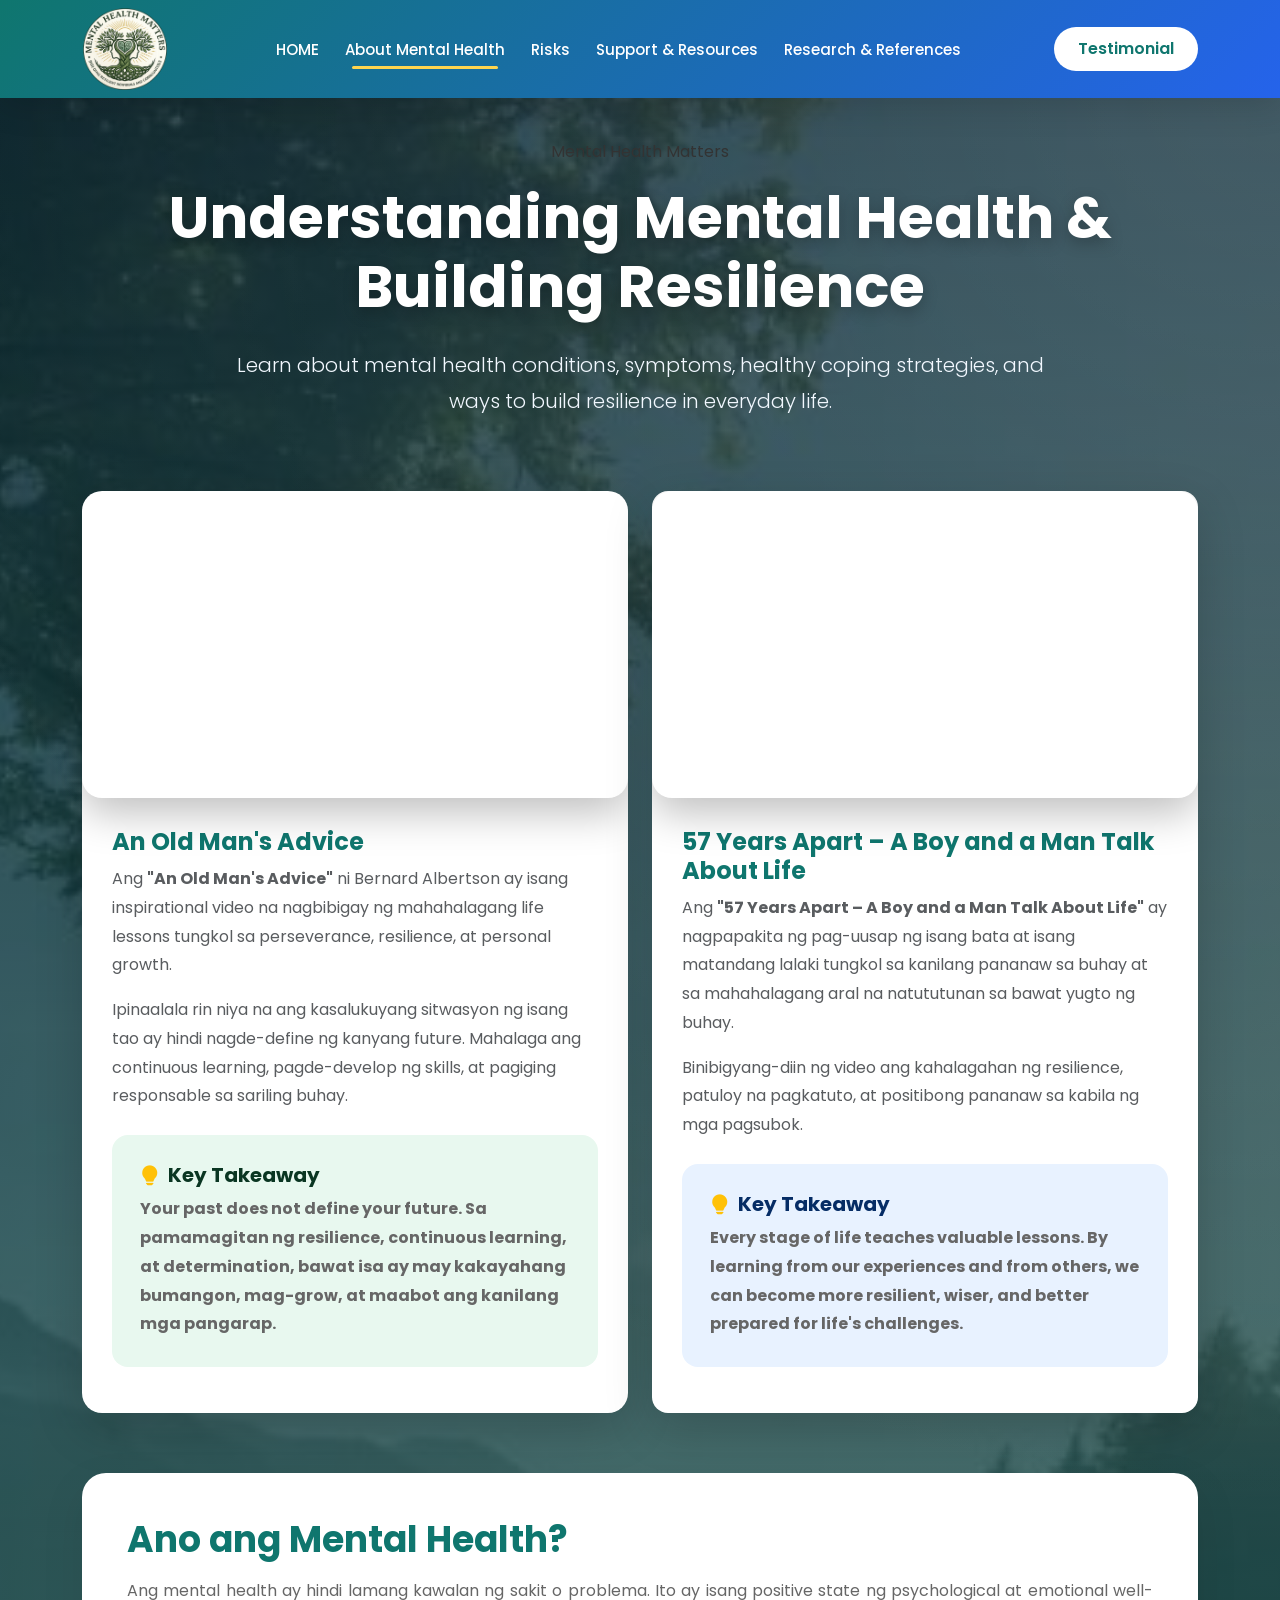
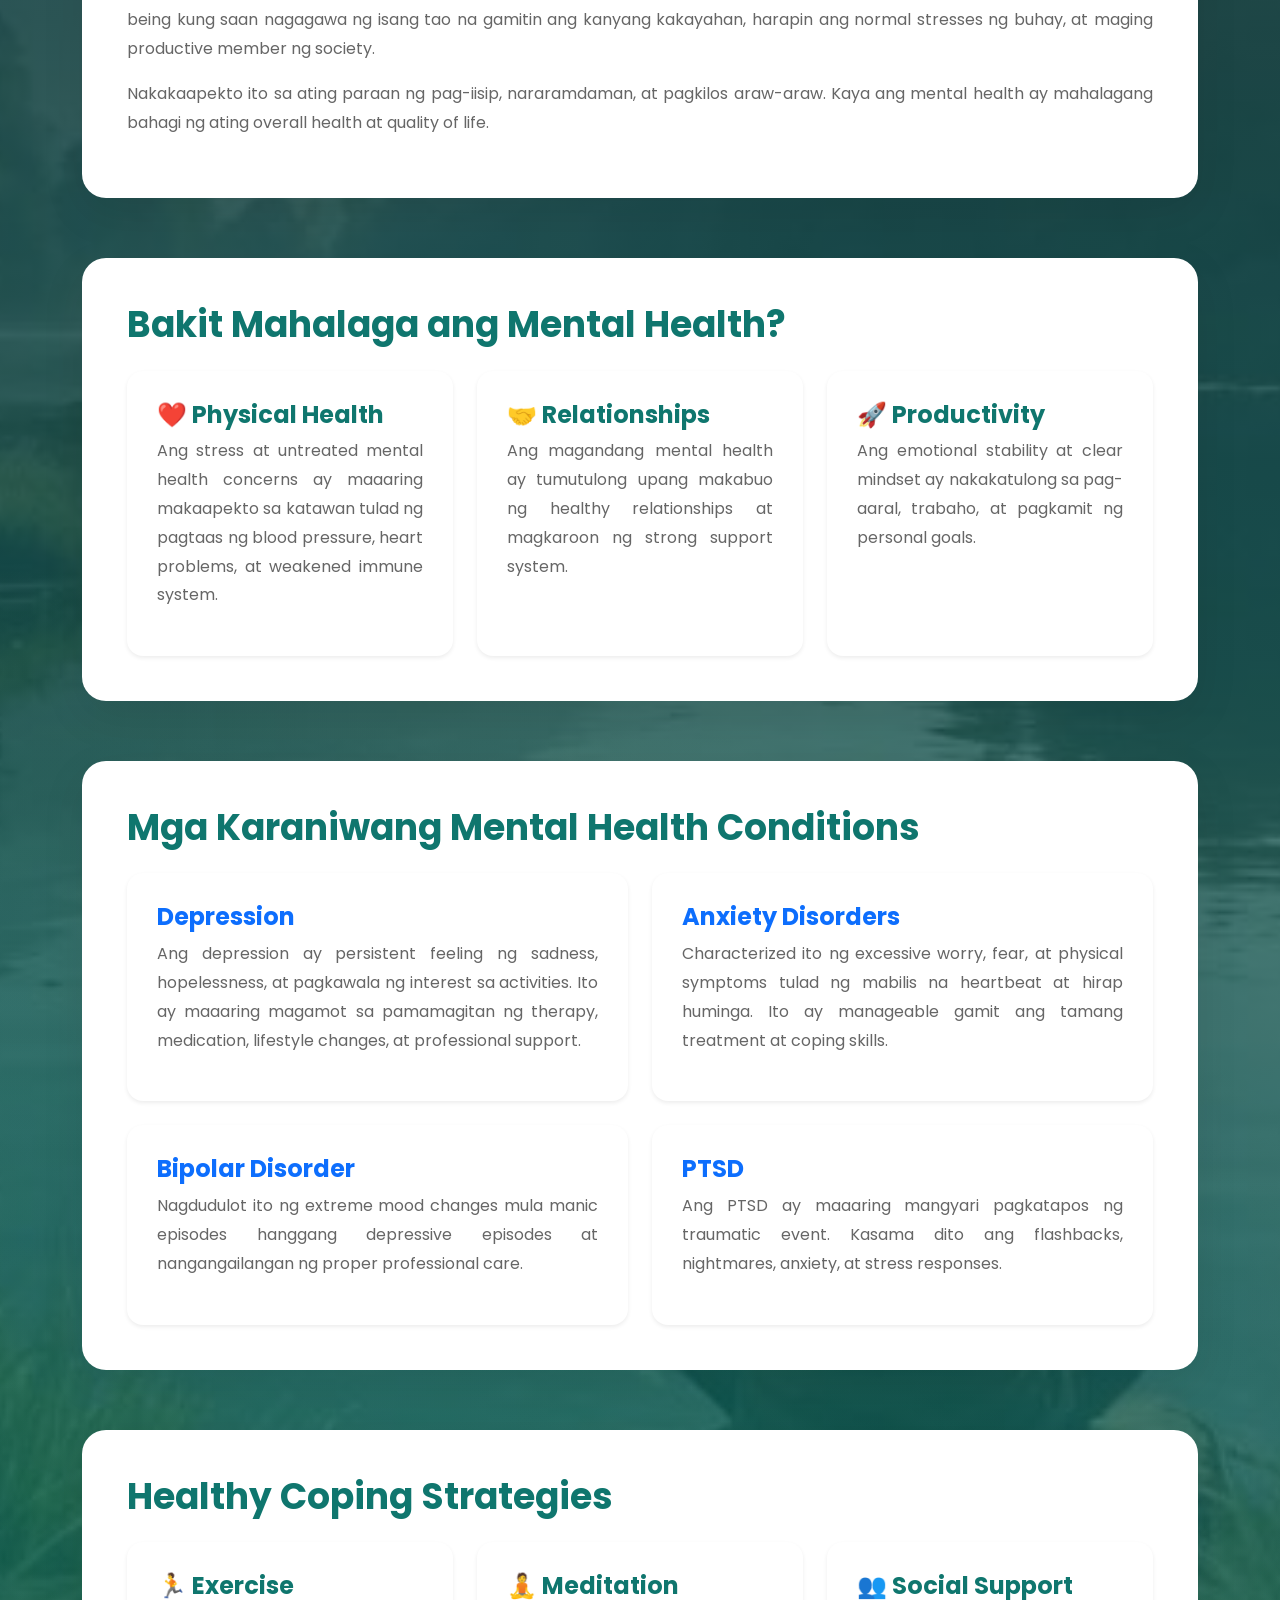
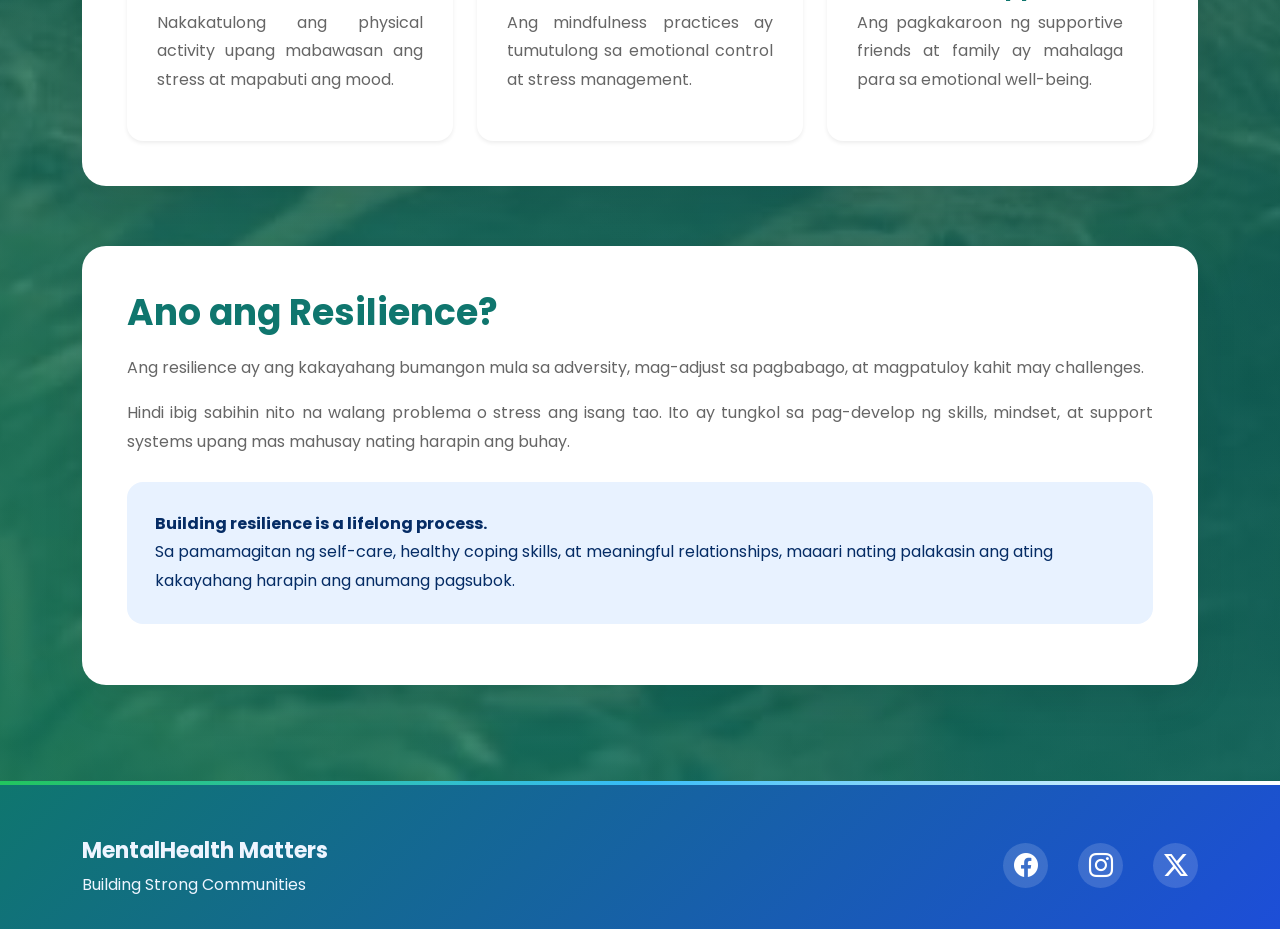
==== about.html @ 5b7d7fb6 "Add files via upload" ====
<!doctype html>
<html lang="en">
  <head>
    <meta charset="UTF-8" />
    <meta name="viewport" content="width=device-width, initial-scale=1" />
    <title>Mental Health Matters</title>
    <link rel="stylesheet" href="css/bootstrap.min.css" />
    <!-- Google Font -->
    <link
      href="https://fonts.googleapis.com/css2?family=Poppins:wght@300;400;500;600;700;800&display=swap"
      rel="stylesheet"
    />
    <link
      href="https://cdn.jsdelivr.net/npm/bootstrap-icons@1.11.3/font/bootstrap-icons.css"
      rel="stylesheet"
    />
    <!-- Custom CSS -->
    <link rel="stylesheet" href="css/style.css" />
  </head>

  <body>
    <!-- NAVBAR -->

    <nav class="navbar navbar-expand-lg">
      <div class="container">
        <a class="navbar-brand" href="#">
          <img src="/images/logo.png" class="logo img-fluid" alt="Logo" />
        </a>

        <button
          class="navbar-toggler"
          type="button"
          data-bs-toggle="offcanvas"
          data-bs-target="#mobileMenu"
        >
          <span class="navbar-toggler-icon"></span>
        </button>

        <div class="collapse navbar-collapse justify-content-center">
          <ul class="navbar-nav">
            <li class="nav-item">
              <a class="nav-link" href="index.html">HOME</a>
            </li>

            <li class="nav-item">
              <a class="nav-link active" href="#">About Mental Health</a>
            </li>
            <li class="nav-item">
              <a class="nav-link" href="risks.html">Risks</a>
            </li>

            <li class="nav-item">
              <a class="nav-link" href="resources.html">Support & Resources</a>
            </li>

            <li class="nav-item">
              <a class="nav-link" href="research.html">Research & References</a>
            </li>
          </ul>
        </div>

        <a href="testimonial.html" class="btn btn-login d-none d-lg-inline">
          Testimonial
        </a>
      </div>
    </nav>

    <!-- OFFCANVAS -->

    <div class="offcanvas offcanvas-start" id="mobileMenu">
      <div class="offcanvas-header">
        <h5>Menu</h5>

        <button class="btn-close" data-bs-dismiss="offcanvas"></button>
      </div>

      <div class="offcanvas-body">
        <ul class="navbar-nav">
          <li class="nav-item mb-2">
            <a class="nav-link" href="index.html">Home</a>
          </li>

          <li class="nav-item mb-2">
            <a class="nav-link active" href="about.html">About Mental Health</a>
          </li>
          <li class="nav-item mb-2">
            <a class="nav-link" href="risks.html">Risks</a>
          </li>
          <li class="nav-item">
            <a class="nav-link" href="resources.html">Support & Resources</a>
          </li>

          <li class="nav-item mb-2">
            <a class="nav-link" href="research.html">Research & References</a>
          </li>

          <a href="testimonial.html" class="btn btn-success rounded-pill">
            Testimonial
          </a>
        </ul>
      </div>
    </div>

    <section class="about-hero py-5">
      <div class="container">
        <!-- PAGE HEADER -->
        <div class="text-center mb-5 reveal>
          <small class="text-uppercase">Mental Health Matters</small>

          <h1 class="mt-3 fw-bold reveal">
            Understanding Mental Health & Building Resilience
          </h1>

          <p class="lead mt-3 reveal">
            Learn about mental health conditions, symptoms, healthy coping
            strategies, and ways to build resilience in everyday life.
          </p>
        </div>

        <!-- VIDEO SECTION -->
        <div class="row g-4 mt-5 reveal">
          <!-- Video 1 -->
          <div class="col-lg-6">
            <div
              class="card border-0 shadow-lg h-100 overflow-hidden"
            >
              <div class="ratio ratio-16x9">
                <iframe
                  src="https://www.youtube.com/embed/9fvETktnaRw"
                  title="An Old Man's Advice"
                  allowfullscreen
                >
                </iframe>
              </div>

              <div class="card-body">
                <h4 class="fw-bold">An Old Man's Advice</h4>

                <p class="text-muted">
                  Ang <strong>"An Old Man's Advice"</strong> ni Bernard
                  Albertson ay isang inspirational video na nagbibigay ng
                  mahahalagang life lessons tungkol sa perseverance, resilience,
                  at personal growth.
                </p>

                <p class="text-muted">
                  Ipinaalala rin niya na ang kasalukuyang sitwasyon ng isang tao
                  ay hindi nagde-define ng kanyang future. Mahalaga ang
                  continuous learning, pagde-develop ng skills, at pagiging
                  responsable sa sariling buhay.
                </p>

                <div class="alert alert-success mt-4 rounded-4">
                  <h5 class="fw-bold d-flex align-items-center">
                    <i class="bi bi-lightbulb-fill text-warning me-2"></i>
                    Key Takeaway
                  </h5>

                  <p class="mb-0">
                    <strong>
                      Your past does not define your future. Sa pamamagitan ng
                      resilience, continuous learning, at determination, bawat
                      isa ay may kakayahang bumangon, mag-grow, at maabot ang
                      kanilang mga pangarap.
                    </strong>
                  </p>
                </div>
              </div>
            </div>
          </div>

          <!-- Video 2 -->
          <div class="col-lg-6">
            <div
              class="card border-0 shadow-lg h-100 rounded-4 overflow-hidden"
            >
              <div class="ratio ratio-16x9">
                <iframe
                  src="https://www.youtube.com/embed/BqSxjmvXzzY"
                  title="57 Years Apart – A Boy and a Man Talk About Life"
                  allowfullscreen
                >
                </iframe>
              </div>

              <div class="card-body">
                <h4 class="fw-bold">
                  57 Years Apart – A Boy and a Man Talk About Life
                </h4>

                <p class="text-muted">
                  Ang
                  <strong
                    >"57 Years Apart – A Boy and a Man Talk About Life"</strong
                  >
                  ay nagpapakita ng pag-uusap ng isang bata at isang matandang
                  lalaki tungkol sa kanilang pananaw sa buhay at sa mahahalagang
                  aral na natututunan sa bawat yugto ng buhay.
                </p>

                <p class="text-muted">
                  Binibigyang-diin ng video ang kahalagahan ng resilience,
                  patuloy na pagkatuto, at positibong pananaw sa kabila ng mga
                  pagsubok.
                </p>

                <div class="alert alert-primary mt-4 rounded-4">
                  <h5 class="fw-bold d-flex align-items-center">
                    <i class="bi bi-lightbulb-fill text-warning me-2"></i>
                    Key Takeaway
                  </h5>

                  <p class="mb-0">
                    <strong>
                      Every stage of life teaches valuable lessons. By learning
                      from our experiences and from others, we can become more
                      resilient, wiser, and better prepared for life's
                      challenges.
                    </strong>
                  </p>
                </div>
              </div>
            </div>
          </div>
        </div>

        <!-- WHAT IS MENTAL HEALTH -->

        <section class="mb-5 reveal">
          <h2 class="fw-bold mb-3">Ano ang Mental Health?</h2>

          <p>
            Ang mental health ay hindi lamang kawalan ng sakit o problema. Ito
            ay isang positive state ng psychological at emotional well-being
            kung saan nagagawa ng isang tao na gamitin ang kanyang kakayahan,
            harapin ang normal stresses ng buhay, at maging productive member ng
            society.
          </p>

          <p>
            Nakakaapekto ito sa ating paraan ng pag-iisip, nararamdaman, at
            pagkilos araw-araw. Kaya ang mental health ay mahalagang bahagi ng
            ating overall health at quality of life.
          </p>
        </section>

        <!-- WHY MENTAL HEALTH MATTERS -->

        <section class="mb-5 reveal">
          <h2 class="fw-bold mb-4">Bakit Mahalaga ang Mental Health?</h2>

          <div class="row g-4">
            <div class="col-md-4">
              <div class="card h-100 shadow-sm border-0 rounded-4">
                <div class="card-body">
                  <h4 class="fw-bold">❤️ Physical Health</h4>

                  <p>
                    Ang stress at untreated mental health concerns ay maaaring
                    makaapekto sa katawan tulad ng pagtaas ng blood pressure,
                    heart problems, at weakened immune system.
                  </p>
                </div>
              </div>
            </div>

            <div class="col-md-4">
              <div class="card h-100 shadow-sm border-0 rounded-4">
                <div class="card-body">
                  <h4 class="fw-bold">🤝 Relationships</h4>

                  <p>
                    Ang magandang mental health ay tumutulong upang makabuo ng
                    healthy relationships at magkaroon ng strong support system.
                  </p>
                </div>
              </div>
            </div>

            <div class="col-md-4">
              <div class="card h-100 shadow-sm border-0 rounded-4">
                <div class="card-body">
                  <h4 class="fw-bold">🚀 Productivity</h4>

                  <p>
                    Ang emotional stability at clear mindset ay nakakatulong sa
                    pag-aaral, trabaho, at pagkamit ng personal goals.
                  </p>
                </div>
              </div>
            </div>
          </div>
        </section>

        <!-- COMMON CONDITIONS -->

        <section class="mb-5 reveal">
          <h2 class="fw-bold mb-4">Mga Karaniwang Mental Health Conditions</h2>

          <div class="row g-4">
            <div class="col-md-6">
              <div class="card border-0 shadow-sm rounded-4 h-100">
                <div class="card-body">
                  <h4 class="fw-bold text-primary">Depression</h4>

                  <p>
                    Ang depression ay persistent feeling ng sadness,
                    hopelessness, at pagkawala ng interest sa activities. Ito ay
                    maaaring magamot sa pamamagitan ng therapy, medication,
                    lifestyle changes, at professional support.
                  </p>
                </div>
              </div>
            </div>

            <div class="col-md-6">
              <div class="card border-0 shadow-sm rounded-4 h-100">
                <div class="card-body">
                  <h4 class="fw-bold text-primary">Anxiety Disorders</h4>

                  <p>
                    Characterized ito ng excessive worry, fear, at physical
                    symptoms tulad ng mabilis na heartbeat at hirap huminga. Ito
                    ay manageable gamit ang tamang treatment at coping skills.
                  </p>
                </div>
              </div>
            </div>

            <div class="col-md-6">
              <div class="card border-0 shadow-sm rounded-4 h-100">
                <div class="card-body">
                  <h4 class="fw-bold text-primary">Bipolar Disorder</h4>

                  <p>
                    Nagdudulot ito ng extreme mood changes mula manic episodes
                    hanggang depressive episodes at nangangailangan ng proper
                    professional care.
                  </p>
                </div>
              </div>
            </div>

            <div class="col-md-6">
              <div class="card border-0 shadow-sm rounded-4 h-100">
                <div class="card-body">
                  <h4 class="fw-bold text-primary">PTSD</h4>

                  <p>
                    Ang PTSD ay maaaring mangyari pagkatapos ng traumatic event.
                    Kasama dito ang flashbacks, nightmares, anxiety, at stress
                    responses.
                  </p>
                </div>
              </div>
            </div>
          </div>
        </section>

        <!-- COPING STRATEGIES -->

        <section class="mb-5 reveal">
          <h2 class="fw-bold mb-4">Healthy Coping Strategies</h2>

          <div class="row g-4">
            <div class="col-md-4">
              <div class="card shadow-sm border-0 rounded-4">
                <div class="card-body">
                  <h4>🏃 Exercise</h4>

                  <p>
                    Nakakatulong ang physical activity upang mabawasan ang
                    stress at mapabuti ang mood.
                  </p>
                </div>
              </div>
            </div>

            <div class="col-md-4">
              <div class="card shadow-sm border-0 rounded-4">
                <div class="card-body">
                  <h4>🧘 Meditation</h4>

                  <p>
                    Ang mindfulness practices ay tumutulong sa emotional control
                    at stress management.
                  </p>
                </div>
              </div>
            </div>

            <div class="col-md-4">
              <div class="card shadow-sm border-0 rounded-4">
                <div class="card-body">
                  <h4>👥 Social Support</h4>

                  <p>
                    Ang pagkakaroon ng supportive friends at family ay mahalaga
                    para sa emotional well-being.
                  </p>
                </div>
              </div>
            </div>
          </div>
        </section>

        <!-- RESILIENCE -->

        <section class="mb-5 reveal">
          <h2 class="fw-bold">Ano ang Resilience?</h2>

          <p>
            Ang resilience ay ang kakayahang bumangon mula sa adversity,
            mag-adjust sa pagbabago, at magpatuloy kahit may challenges.
          </p>

          <p>
            Hindi ibig sabihin nito na walang problema o stress ang isang tao.
            Ito ay tungkol sa pag-develop ng skills, mindset, at support systems
            upang mas mahusay nating harapin ang buhay.
          </p>

          <div class="alert alert-primary rounded-4">
            <strong> Building resilience is a lifelong process. </strong>

            <br />

            Sa pamamagitan ng self-care, healthy coping skills, at meaningful
            relationships, maaari nating palakasin ang ating kakayahang harapin
            ang anumang pagsubok.
          </div>
        </section>
      </div>
    </section>
    <!-- FOOTER -->

    <footer>
      <div class="container">
        <div class="row align-items-center">
          <div class="col-md-6">
            <strong>MentalHealth Matters</strong><br />
            Building Strong Communities
          </div>

          <div class="col-md-6 text-md-end social">
            <a href="#" class="me-3 text-decoration-none" aria-label="Facebook">
              <i class="bi bi-facebook fs-4"></i>
            </a>
            <a
              href="#"
              class="me-3 text-decoration-none"
              aria-label="Instagram"
            >
              <i class="bi bi-instagram fs-4"></i>
            </a>
            <a href="#" class="text-decoration-none" aria-label="Twitter (X)">
              <i class="bi bi-twitter-x fs-4"></i>
            </a>
          </div>
        </div>
      </div>
    </footer>
 <a href="#" id="backToTop" class="back-to-top">
      <i class="bi bi-arrow-up"></i>
    </a>
    <script src="js/bootstrap.bundle.min.js"></script>
        <script src="js/mental-health.js"></script>
   

  </body>
</html>
---- css/style.css ----
*,
*::before,
*::after {
  margin: 0;
  padding: 0;
  box-sizing: border-box;
}

html {
  scroll-behavior: smooth;
}

body {
  font-family: "Poppins", sans-serif;
  color: #333;
  line-height: 1.8;
  overflow-x: hidden;

  padding-top: 90px;

  background: linear-gradient(to bottom, #f7fcff 0%, #eef8f5 40%, #ffffff 100%);
}

/* ==========================
   IMAGES
========================== */

img {
  max-width: 100%;
  height: auto;
  display: block;
}

/* ==========================
   LINKS
========================== */

a {
  text-decoration: none;
  transition: 0.3s;
}

/* ==========================
   SECTION SPACING
========================== */

section {
  padding: 90px 0;
}

/* ==========================
   NAVBAR
========================== */

.navbar {
  position: fixed;
  top: 0;
  left: 0;
  width: 100%;

  z-index: 1050;

  background: linear-gradient(135deg, #0f766e, #2563eb);

  box-shadow: 0 10px 30px rgba(0, 0, 0, 0.12);

  transition: 0.35s;
}

/* LOGO */

.logo {
  width: 85px;
  height: auto;

  transition: 0.35s;
}

.logo:hover {
  transform: rotate(-5deg) scale(1.05);
}

.navbar-brand {
  padding: 0;
}

/* MENU */

.navbar-nav {
  align-items: center;
}

.navbar-nav .nav-link {
  position: relative;

  color: #fff !important;

  font-size: 15px;

  font-weight: 500;

  margin: 0 5px;

  padding: 12px 18px;

  transition: 0.3s;
}

.navbar-nav .nav-link:hover {
  color: #ffd54f !important;
}

.navbar-nav .nav-link::after {
  content: "";

  position: absolute;

  left: 15px;

  right: 15px;

  bottom: 6px;

  height: 3px;

  border-radius: 10px;

  background: #ffd54f;

  transform: scaleX(0);

  transition: 0.3s;
}

.navbar-nav .nav-link:hover::after,
.navbar-nav .nav-link.active::after {
  transform: scaleX(1);
}

/* LOGIN BUTTON */

.btn-login {
  background: #fff;

  color: #0f766e;

  border-radius: 40px;

  padding: 10px 24px;

  font-weight: 600;

  border: none;

  transition: 0.35s;
}

.btn-login:hover {
  background: #ffd54f;

  color: #111;

  transform: translateY(-3px);

  box-shadow: 0 10px 25px rgba(0, 0, 0, 0.18);
}

/* TOGGLER */

.navbar-toggler {
  border: none;
}

.navbar-toggler:focus {
  box-shadow: none;
}

/* ==========================
   HERO
========================== */

.hero {
  position: relative;

  overflow: hidden;

  text-align: center;

  color: #fff;

  padding: 110px 0 90px;

  background:
    linear-gradient(rgba(15, 118, 110, 0.7), rgba(37, 99, 235, 0.75)),
    url("/images/mental-health-bg.jpg");

  background-size: cover;

  background-position: center;

  background-repeat: no-repeat;
}

.hero::before {
  content: "";

  position: absolute;

  inset: 0;

  background:
    radial-gradient(
      circle at top right,
      rgba(255, 255, 255, 0.2),
      transparent 35%
    ),
    radial-gradient(
      circle at bottom left,
      rgba(255, 255, 255, 0.1),
      transparent 40%
    );
}

.hero .container {
  position: relative;

  z-index: 5;
}

/* SMALL TITLE */

.hero small {
  display: inline-block;

  color: #d7f8ff;

  font-weight: 600;

  letter-spacing: 2px;

  text-transform: uppercase;

  margin-bottom: 18px;
}

/* MAIN TITLE */

.hero h1 {
  font-size: 62px;

  font-weight: 800;

  line-height: 1.15;

  margin-bottom: 25px;

  text-shadow: 0 5px 18px rgba(0, 0, 0, 0.25);
}

/* DESCRIPTION */

.hero p {
  max-width: 900px;

  margin: auto;

  color: #f5f5f5;

  font-size: 18px;
}

/* ==========================
   HERO BUTTON
========================== */

.btn-start {
  display: inline-block;

  margin-top: 40px;

  background: linear-gradient(135deg, #22c55e, #16a34a);

  color: #fff;

  border: none;

  border-radius: 40px;

  padding: 15px 38px;

  font-size: 16px;

  font-weight: 600;

  transition: 0.35s;
}

.btn-start:hover {
  color: #fff;

  transform: translateY(-5px);

  box-shadow: 0 18px 35px rgba(34, 197, 94, 0.45);
}

/* ==========================
   VIDEO CARDS
========================== */

.hero .card {
  border: none;

  border-radius: 22px;

  overflow: hidden;

  background: #fff;

  transition: 0.35s;

  box-shadow: 0 15px 35px rgba(0, 0, 0, 0.12);
}

.hero .card:hover {
  transform: translateY(-10px);

  box-shadow: 0 25px 45px rgba(0, 0, 0, 0.2);
}

.hero iframe {
  border: none;
}

.hero .card-body {
  padding: 28px;
}

.hero .card h4 {
  color: #0f766e;

  font-weight: 700;

  margin-bottom: 15px;
}

.hero .card p {
  color: #666;

  font-size: 15px;
}

/* ==========================
   GENERIC CARDS
========================== */

.card {
  border: none;

  border-radius: 20px;

  transition: 0.35s;

  overflow: hidden;

  box-shadow: 0 12px 28px rgba(0, 0, 0, 0.08);
}

.card:hover {
  transform: translateY(-8px);

  box-shadow: 0 20px 40px rgba(0, 0, 0, 0.15);
}

/* ==========================
   RESPONSIVE
========================== */

@media (max-width: 992px) {
  .logo {
    width: 72px;
  }

  .hero h1 {
    font-size: 48px;
  }
}

@media (max-width: 768px) {
  body {
    padding-top: 80px;
  }

  section {
    padding: 70px 0;
  }

  .logo {
    width: 60px;
  }

  .hero {
    padding: 90px 0 70px;
  }

  .hero h1 {
    font-size: 38px;
  }

  .hero p {
    font-size: 16px;
  }

  .btn-start {
    padding: 13px 30px;
  }
}

@media (max-width: 576px) {
  .hero h1 {
    font-size: 32px;
  }

  .hero p {
    font-size: 15px;
  }

  .navbar-nav .nav-link {
    padding: 12px 0;
  }
}

/* ==========================
   MENTAL HEALTH STATISTICS
========================== */

.stats-section {
  background: #f7fcff;
}

.stats-section .section-title,
.py-5 h2 {
  font-weight: 700;
  color: #0f766e;
}

.stats-card {
  background: #fff;

  border-radius: 20px;

  padding: 35px 25px;

  text-align: center;

  height: 100%;

  transition: 0.35s;

  box-shadow: 0 12px 30px rgba(0, 0, 0, 0.08);
}

.stats-card:hover {
  transform: translateY(-10px);

  box-shadow: 0 25px 45px rgba(0, 0, 0, 0.15);
}

.stats-card h2 {
  font-size: 42px;

  font-weight: 800;

  color: #22c55e;

  margin-bottom: 15px;
}

.stats-card p {
  color: #666;

  margin: 0;
}

/* Existing Bootstrap Cards */

.py-5 .shadow-sm {
  border: none !important;

  border-radius: 18px;

  transition: 0.35s;

  background: #fff;
}

.py-5 .shadow-sm:hover {
  transform: translateY(-8px);

  box-shadow: 0 20px 40px rgba(0, 0, 0, 0.15) !important;
}

/* ==========================
   EXPLORE RESOURCES
========================== */

.bg-light {
  background: linear-gradient(to bottom, #eef8f5, #ffffff) !important;
}

.bg-light .card {
  border: none;

  border-radius: 22px;

  overflow: hidden;

  transition: 0.35s;

  background: #fff;

  box-shadow: 0 15px 35px rgba(0, 0, 0, 0.08);
}

.bg-light .card:hover {
  transform: translateY(-10px);

  box-shadow: 0 25px 45px rgba(0, 0, 0, 0.15);
}

.bg-light .card-body {
  padding: 32px;
}

.bg-light .card h5 {
  color: #0f766e;

  font-weight: 700;

  margin-bottom: 18px;
}

.bg-light .card p {
  color: #666;

  margin-bottom: 25px;
}

/* ==========================
   BUTTONS
========================== */

.btn-success {
  background: linear-gradient(135deg, #22c55e, #16a34a);

  border: none;

  border-radius: 50px;

  padding: 11px 28px;

  font-weight: 600;

  transition: 0.35s;
}

.btn-success:hover {
  background: linear-gradient(135deg, #16a34a, #15803d);

  transform: translateY(-3px);

  box-shadow: 0 15px 30px rgba(34, 197, 94, 0.35);
}

.btn-lg {
  padding: 16px 42px;

  font-size: 18px;
}

/* ==========================
   CTA SECTION
========================== */

.cta-section {
  background: linear-gradient(135deg, #0f766e, #2563eb);

  color: #fff;

  text-align: center;
}

.cta-section h2 {
  color: #fff;

  font-weight: 700;
}

.cta-section p {
  color: #f2f2f2;

  font-size: 18px;

  max-width: 750px;

  margin: auto;
}

/* Existing CTA */

section.text-center {
  background: linear-gradient(135deg, #0f766e, #2563eb);

  color: #fff;
}

section.text-center h2 {
  color: #fff;

  font-weight: 700;
}

section.text-center p {
  color: #eef5ff;

  max-width: 700px;

  margin: auto auto 35px;
}

/* ==========================
   FOOTER
========================== */

footer {
  background: linear-gradient(135deg, #0f766e, #1d4ed8);

  color: #fff;

  margin-top: 0;

  padding: 50px 0 30px;

  position: relative;
}

footer::before {
  content: "";

  position: absolute;

  top: 0;

  left: 0;

  width: 100%;

  height: 4px;

  background: linear-gradient(90deg, #22c55e, #38bdf8, #ffffff);
}

footer strong {
  font-size: 22px;

  font-weight: 700;
}

footer p,
footer div {
  color: #eef5ff;
}

/* ==========================
   SOCIAL ICONS
========================== */

.social a {
  width: 45px;

  height: 45px;

  border-radius: 50%;

  display: inline-flex;

  justify-content: center;

  align-items: center;

  background: rgba(255, 255, 255, 0.15);

  color: #fff;

  margin-left: 10px;

  transition: 0.35s;
}

.social a:hover {
  background: #ffd54f;

  color: #0f172a;

  transform: translateY(-5px) rotate(8deg);
}

/* ==========================
   GENERIC SECTION TITLES
========================== */

.section-title {
  font-size: 42px;

  font-weight: 800;

  color: #0f766e;

  margin-bottom: 20px;
}

.section-subtitle {
  color: #64748b;

  font-size: 18px;

  margin-bottom: 50px;
}

/* ==========================
   RESPONSIVE
========================== */

@media (max-width: 768px) {
  .stats-card {
    padding: 25px;
  }

  .stats-card h2 {
    font-size: 34px;
  }

  .bg-light .card-body {
    padding: 25px;
  }

  footer {
    text-align: center;
  }

  .social {
    margin-top: 20px;
  }
}

@media (max-width: 576px) {
  .section-title {
    font-size: 30px;
  }

  .btn-lg {
    padding: 14px 28px;

    font-size: 16px;
  }
}

/* =====================================================
   FLOATING TESTIMONIAL BUTTON
=====================================================*/

.floating-testimonial {
  position: fixed;

  right: 25px;

  bottom: 30px;

  width: 65px;

  height: 65px;

  border-radius: 50%;

  display: flex;

  align-items: center;

  justify-content: center;

  background: linear-gradient(135deg, #22c55e, #16a34a);

  color: #fff;

  font-size: 26px;

  text-decoration: none;

  z-index: 999;

  box-shadow: 0 15px 35px rgba(0, 0, 0, 0.25);

  animation: pulse 2.5s infinite;

  transition: 0.35s;
}

.floating-testimonial:hover {
  transform: translateY(-8px) scale(1.08);

  color: #fff;
}

@keyframes pulse {
  0% {
    box-shadow: 0 0 0 0 rgba(34, 197, 94, 0.5);
  }

  70% {
    box-shadow: 0 0 0 18px rgba(34, 197, 94, 0);
  }

  100% {
    box-shadow: 0 0 0 0 rgba(34, 197, 94, 0);
  }
}

/* =====================================================
   CONSTRUCTION PAGE
=====================================================*/

.construction {
  min-height: 75vh;

  display: flex;

  align-items: center;

  background: linear-gradient(180deg, #f7fcff, #eef8f5);
}

.construction-img {
  animation: floatImage 4s ease-in-out infinite;
}

@keyframes floatImage {
  0% {
    transform: translateY(0);
  }

  50% {
    transform: translateY(-15px);
  }

  100% {
    transform: translateY(0);
  }
}

/* =====================================================
   RESILIENCE SECTION
=====================================================*/

.resilience {
  background: #fff;

  padding: 90px 0;
}

.section-subtitle {
  color: #0f766e;

  font-weight: 600;

  letter-spacing: 2px;

  text-transform: uppercase;
}

.section-title {
  font-size: 42px;

  font-weight: 800;

  color: #0f766e;

  margin-bottom: 25px;
}

.resilience p {
  color: #666;

  text-align: justify;
}

.feature-card {
  background: #fff;

  border-radius: 20px;

  padding: 30px;

  text-align: center;

  transition: 0.35s;

  box-shadow: 0 10px 30px rgba(0, 0, 0, 0.08);

  height: 100%;
}

.feature-card:hover {
  transform: translateY(-10px);

  box-shadow: 0 20px 45px rgba(0, 0, 0, 0.15);
}

.feature-icon {
  width: 90px;

  height: 90px;

  margin: auto;

  border-radius: 50%;

  background: linear-gradient(135deg, #22c55e, #0ea5e9);

  display: flex;

  justify-content: center;

  align-items: center;

  margin-bottom: 20px;
}

.feature-icon i {
  color: #fff;

  font-size: 36px;
}

/* =====================================================
   RISK SECTION
=====================================================*/

.risk-section {
  background: #f7fcff;

  padding: 90px 0;
}

.risk-card {
  background: #fff;

  border-radius: 20px;

  padding: 30px;

  transition: 0.35s;

  height: 100%;

  box-shadow: 0 10px 30px rgba(0, 0, 0, 0.08);
}

.risk-card:hover {
  transform: translateY(-10px);

  box-shadow: 0 20px 45px rgba(0, 0, 0, 0.15);
}

.risk-icon {
  width: 70px;

  height: 70px;

  border-radius: 50%;

  background: linear-gradient(135deg, #0ea5e9, #22c55e);

  display: flex;

  justify-content: center;

  align-items: center;

  margin-bottom: 20px;
}

.risk-icon i {
  color: #fff;

  font-size: 28px;
}

.risk-card h5 {
  color: #0f766e;

  font-weight: 700;
}

.risk-card p {
  color: #666;

  text-align: justify;
}

/* =====================================================
   COMMUNITY
=====================================================*/

.community-section {
  background: #fff;

  padding: 90px 0;
}

.resource-card {
  background: #fff;

  border-radius: 20px;

  padding: 30px;

  transition: 0.35s;

  box-shadow: 0 10px 30px rgba(0, 0, 0, 0.08);

  height: 100%;
}

.resource-card:hover {
  transform: translateY(-10px);

  box-shadow: 0 20px 45px rgba(0, 0, 0, 0.15);
}

.resource-icon {
  width: 70px;

  height: 70px;

  border-radius: 50%;

  background: linear-gradient(135deg, #22c55e, #0ea5e9);

  display: flex;

  align-items: center;

  justify-content: center;

  margin-bottom: 20px;
}

.resource-icon i {
  color: #fff;

  font-size: 28px;
}

.resource-card h5 {
  color: #0f766e;

  font-weight: 700;
}

.resource-card p {
  color: #666;

  text-align: justify;
}

.btn-resource {
  background: linear-gradient(135deg, #22c55e, #16a34a);

  color: #fff;

  border-radius: 30px;

  padding: 10px 26px;
}

.btn-resource:hover {
  color: #fff;

  transform: translateY(-3px);
}

.map-card {
  border-radius: 20px;

  overflow: hidden;

  box-shadow: 0 10px 30px rgba(0, 0, 0, 0.08);
}

.map-card iframe {
  width: 100%;

  min-height: 320px;

  border: 0;
}

/* =====================================================
   RESEARCH
=====================================================*/

.research-section {
  background: #f7fcff;

  padding: 90px 0;
}

.research-title {
  font-size: 44px;

  font-weight: 800;

  color: #0f766e;

  margin-bottom: 20px;
}

.research-box {
  background: #fff;

  border-radius: 20px;

  padding: 35px;

  height: 100%;

  transition: 0.35s;

  box-shadow: 0 10px 30px rgba(0, 0, 0, 0.08);
}

.research-box:hover {
  transform: translateY(-10px);

  box-shadow: 0 20px 45px rgba(0, 0, 0, 0.15);
}

.research-box h5 {
  color: #0f766e;

  font-weight: 700;
}

.research-box p {
  color: #666;

  text-align: justify;
}

.doc-icons {
  display: flex;

  gap: 18px;

  margin: 25px 0;
}

.doc-icons i {
  color: #22c55e;

  font-size: 34px;
}

.btn-research {
  background: linear-gradient(135deg, #22c55e, #16a34a);

  color: #fff;

  border-radius: 30px;

  padding: 10px 28px;
}

.btn-research:hover {
  color: #fff;
}

.reference-list li {
  margin-bottom: 12px;

  color: #555;
}

/* =====================================================
   EXPERTS
=====================================================*/

.expert {
  background: #fff;

  border-radius: 20px;

  padding: 35px 25px;

  text-align: center;

  transition: 0.35s;

  height: 100%;

  box-shadow: 0 10px 30px rgba(0, 0, 0, 0.08);
}

.expert:hover {
  transform: translateY(-10px);

  box-shadow: 0 20px 45px rgba(0, 0, 0, 0.15);
}

.expert img {
  width: 150px;

  height: 150px;

  object-fit: cover;

  border-radius: 50%;

  margin: auto;

  border: 6px solid #d1fae5;

  margin-bottom: 20px;
}

.expert h6 {
  color: #0f766e;

  font-size: 22px;

  font-weight: 700;
}

.expert small {
  color: #777;
}

/* =====================================================
   FADE ANIMATION
=====================================================*/

.fade-up {
  animation: fadeUp 0.8s ease;
}

@keyframes fadeUp {
  from {
    opacity: 0;

    transform: translateY(40px);
  }

  to {
    opacity: 1;

    transform: translateY(0);
  }
}

/* =====================================================
   RESPONSIVE
=====================================================*/

@media (max-width: 992px) {
  .research-title {
    font-size: 36px;
  }
}

@media (max-width: 768px) {
  .section-title {
    font-size: 32px;
  }

  .research-title {
    font-size: 32px;
  }

  .floating-testimonial {
    width: 58px;

    height: 58px;

    right: 18px;

    bottom: 20px;
  }

  .expert img {
    width: 120px;

    height: 120px;
  }
}

@media (max-width: 576px) {
  .section-title {
    font-size: 28px;
  }

  .research-title {
    font-size: 28px;
  }

  .feature-card,
  .risk-card,
  .resource-card,
  .research-box,
  .expert {
    padding: 24px;
  }
}

/* ===========================
   SCROLL ANIMATION
=========================== */

.reveal {
  opacity: 0;
  transform: translateY(60px);
  transition: all 0.8s ease;
}

.reveal.active {
  opacity: 1;
  transform: translateY(0);
}

.reveal-left {
  opacity: 0;
  transform: translateX(-70px);
  transition: all 0.8s ease;
}

.reveal-left.active {
  opacity: 1;
  transform: translateX(0);
}

.reveal-right {
  opacity: 0;
  transform: translateX(70px);
  transition: all 0.8s ease;
}

.reveal-right.active {
  opacity: 1;
  transform: translateX(0);
}
/* ===========================
   BACK TO TOP
=========================== */

.back-to-top {
  position: fixed;
  right: 25px;
  bottom: 25px;

  width: 55px;
  height: 55px;

  display: flex;
  align-items: center;
  justify-content: center;

  background: linear-gradient(135deg, #22c55e, #16a34a);
  color: #fff;

  border-radius: 50%;

  font-size: 24px;

  text-decoration: none;

  box-shadow: 0 10px 25px rgba(0, 0, 0, 0.25);

  opacity: 0;
  visibility: hidden;

  transform: translateY(20px);

  transition: 0.35s;

  z-index: 9999;
}

.back-to-top.show {
  opacity: 1;
  visibility: visible;
  transform: translateY(0);
}

.back-to-top:hover {
  color: #fff;
  transform: translateY(-5px);
  box-shadow: 0 18px 35px rgba(0, 0, 0, 0.35);
}

/*====================================
 ABOUT PAGE HERO
====================================*/

.about-hero {
  position: relative;

  overflow: hidden;

  min-height: 90vh;

  display: flex;

  align-items: center;

  padding: 120px 0 90px;

  background:
    linear-gradient(rgba(8, 40, 52, 0.75), rgba(15, 118, 110, 0.72)),
    url("/images/about-bg.jpg");

  background-size: cover;

  background-position: center;

  background-repeat: no-repeat;
}

.about-hero::before {
  content: "";

  position: absolute;

  inset: 0;

  background:
    radial-gradient(
      circle at top right,
      rgba(255, 255, 255, 0.12),
      transparent 35%
    ),
    radial-gradient(
      circle at bottom left,
      rgba(34, 197, 94, 0.15),
      transparent 45%
    );
}

.about-hero .container {
  position: relative;

  z-index: 2;
}

/* Header */

.about-hero small {
  display: inline-block;

  color: #9be7ff;

  font-size: 15px;

  font-weight: 700;

  letter-spacing: 3px;

  text-transform: uppercase;

  margin-bottom: 20px;
}

.about-hero h1 {
  color: #fff;

  font-size: 58px;

  font-weight: 800;

  line-height: 1.2;

  margin-bottom: 25px;

  text-shadow: 0 5px 15px rgba(0, 0, 0, 0.25);
}

.about-hero .lead {
  max-width: 850px;

  margin: auto;

  color: #f2f8ff;

  font-size: 20px;
}

/* Video */

.about-hero iframe {
  border: none;

  border-radius: 20px;

  box-shadow: 0 15px 40px rgba(0, 0, 0, 0.25);
}

/* Content Cards */

.about-hero section {
  background: #fff;

  border-radius: 24px;

  padding: 45px;

  margin-top: 60px;

  box-shadow: 0 15px 45px rgba(0, 0, 0, 0.08);
}

.about-hero section h2 {
  color: #0f766e;

  font-size: 36px;

  font-weight: 700;

  margin-bottom: 20px;
}

.about-hero section p {
  color: #666;

  text-align: justify;

  line-height: 1.8;
}

/* Bootstrap Cards */

.about-hero .card {
  border: none;

  border-radius: 20px;

  transition: 0.35s;

  overflow: hidden;

  box-shadow: 0 12px 30px rgba(0, 0, 0, 0.08);
}

.about-hero .card:hover {
  transform: translateY(-10px);

  box-shadow: 0 20px 45px rgba(0, 0, 0, 0.15);
}

.about-hero .card-body {
  padding: 30px;
}

.about-hero .card h4 {
  color: #0f766e;

  font-weight: 700;
}

.about-hero .card p {
  color: #666;
}

/* Alerts */

.about-hero .alert {
  border: none;

  border-radius: 20px;

  padding: 28px;

  margin-top: 25px;
}

.about-hero .alert-success {
  background: #e8f8ef;
}

.about-hero .alert-primary {
  background: #e8f2ff;
}

/* Responsive */

@media (max-width: 992px) {
  .about-hero h1 {
    font-size: 46px;
  }
}

@media (max-width: 768px) {
  .about-hero {
    padding: 90px 0 70px;
  }

  .about-hero h1 {
    font-size: 36px;
  }

  .about-hero .lead {
    font-size: 17px;
  }

  .about-hero section {
    padding: 30px;
  }
}

@media (max-width: 576px) {
  .about-hero h1 {
    font-size: 30px;
  }

  .about-hero section {
    padding: 25px;
  }
}

.about-hero .alert h4 {
  display: flex;
  align-items: center;
  gap: 10px;
  font-size: 1.3rem;
  margin-bottom: 15px;
}

.about-hero .alert h4 i {
  font-size: 1.5rem;
}
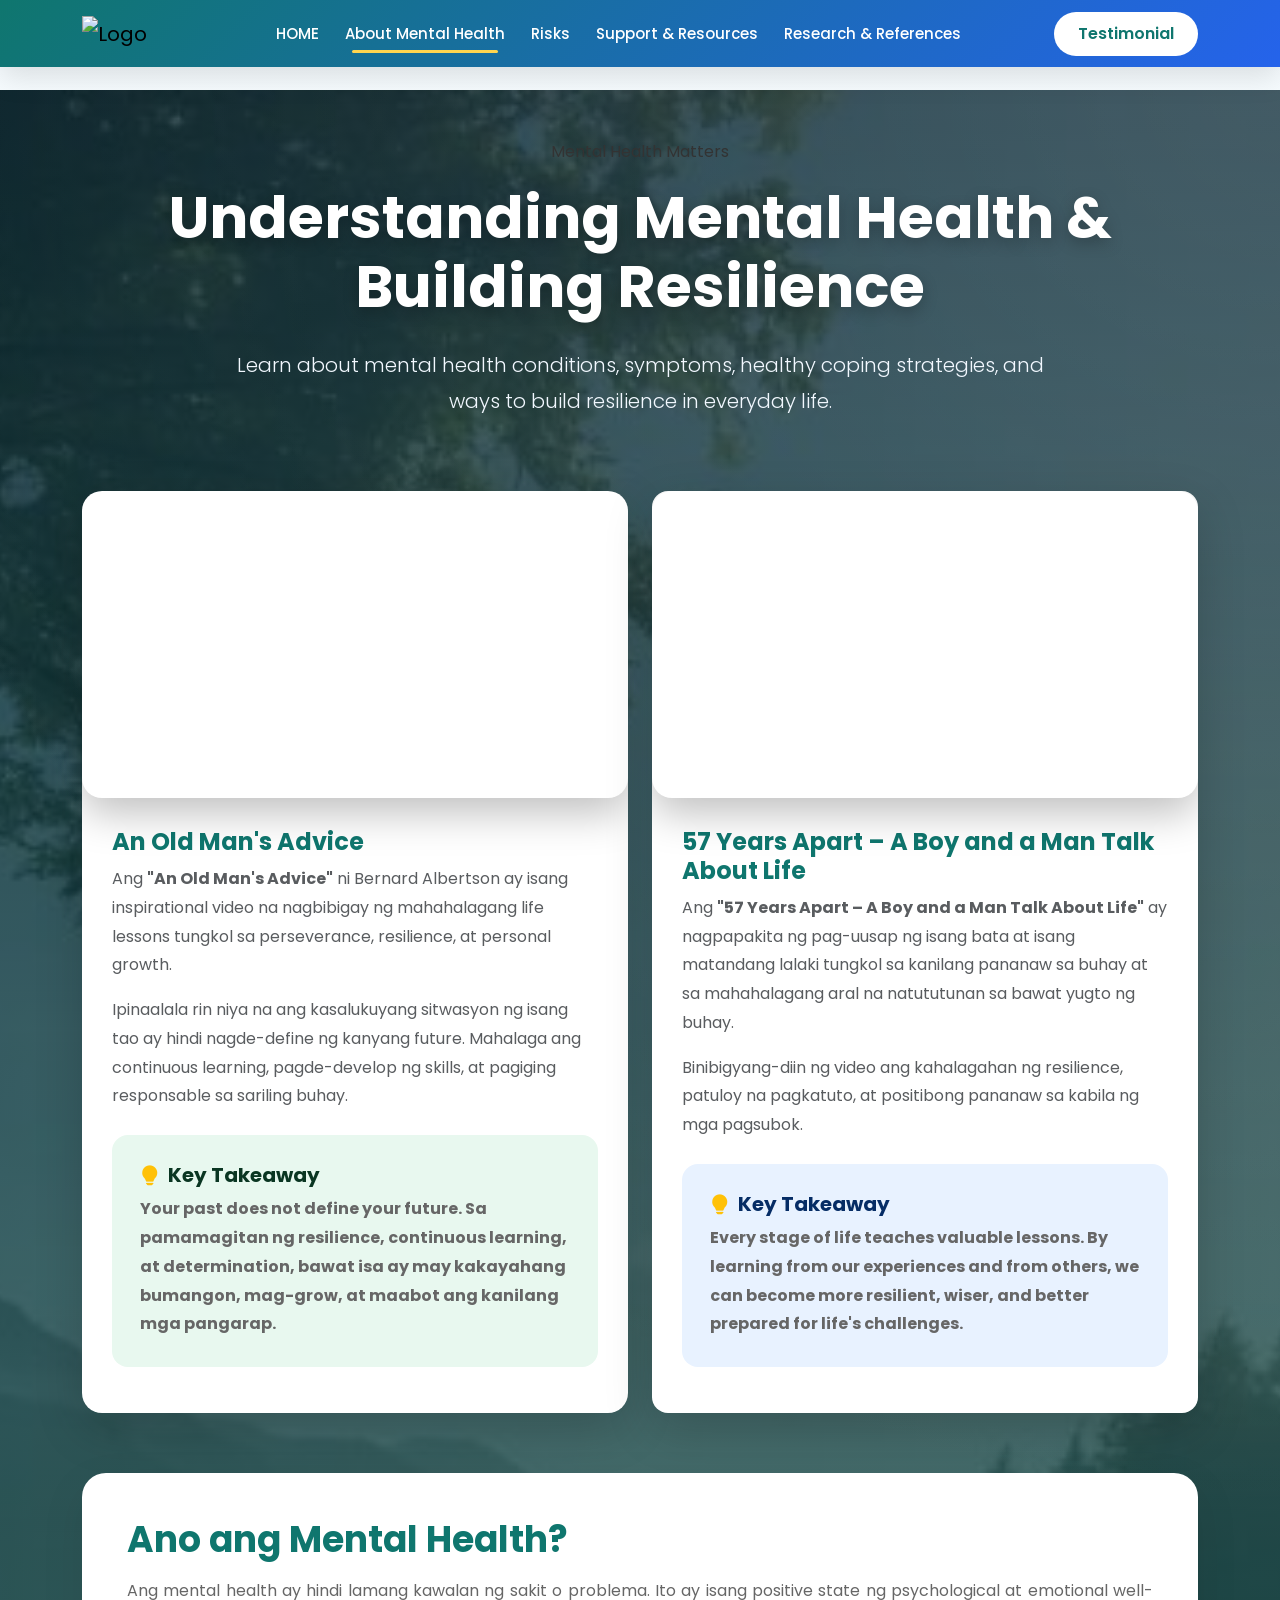
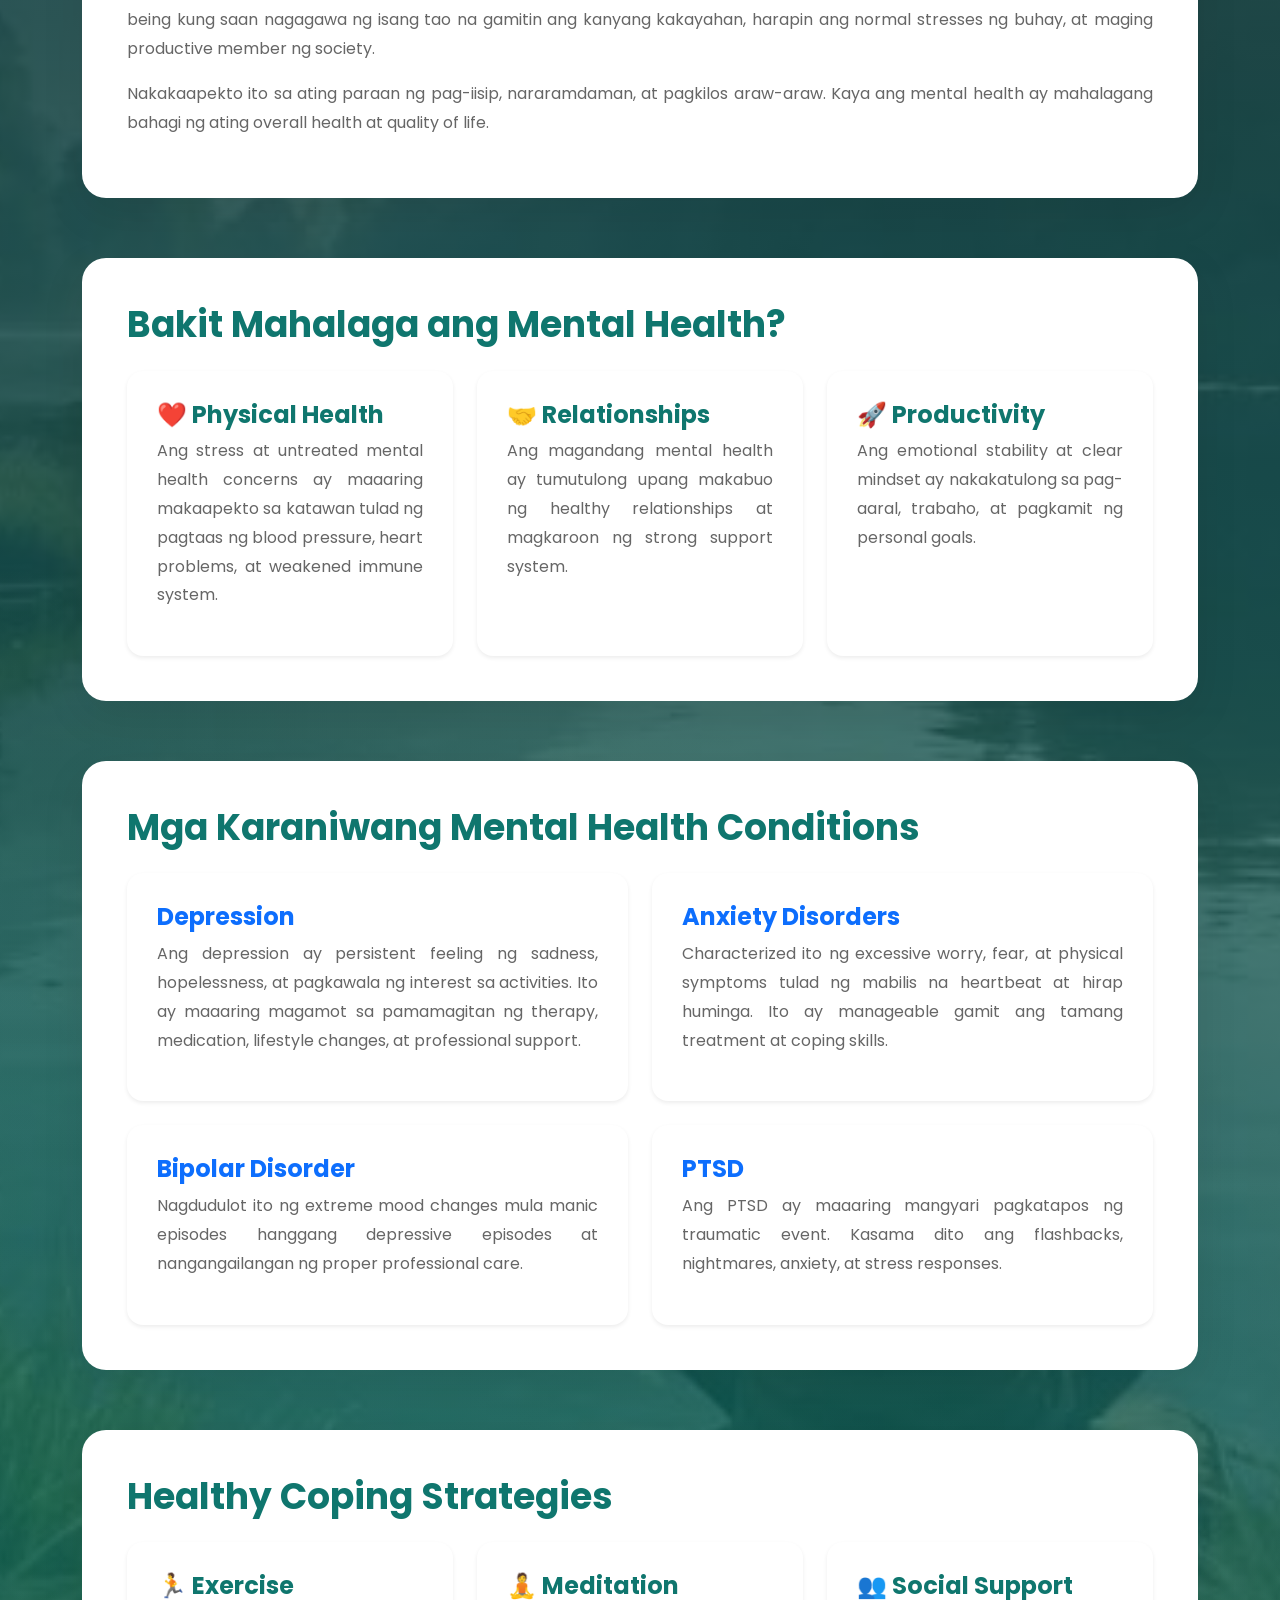
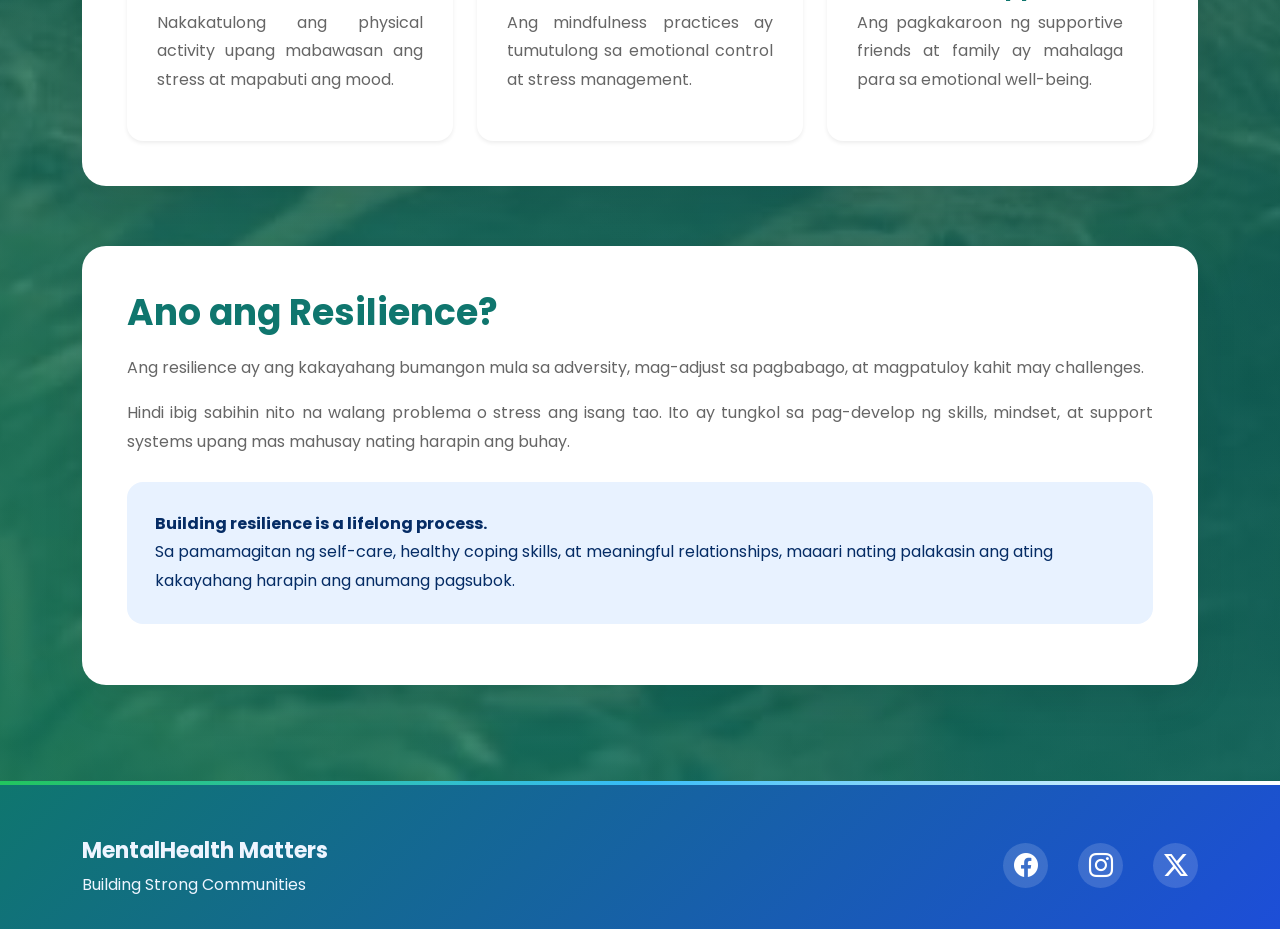
==== commit f4677718: "Update about.html" ====
--- a/about.html
+++ b/about.html
@@ -24,7 +24,7 @@
     <nav class="navbar navbar-expand-lg">
       <div class="container">
         <a class="navbar-brand" href="#">
-          <img src="/images/logo.png" class="logo img-fluid" alt="Logo" />
+          <img src="/mental-health-matters/images/logo.png" class="logo img-fluid" alt="Logo" />
         </a>
 
         <button
